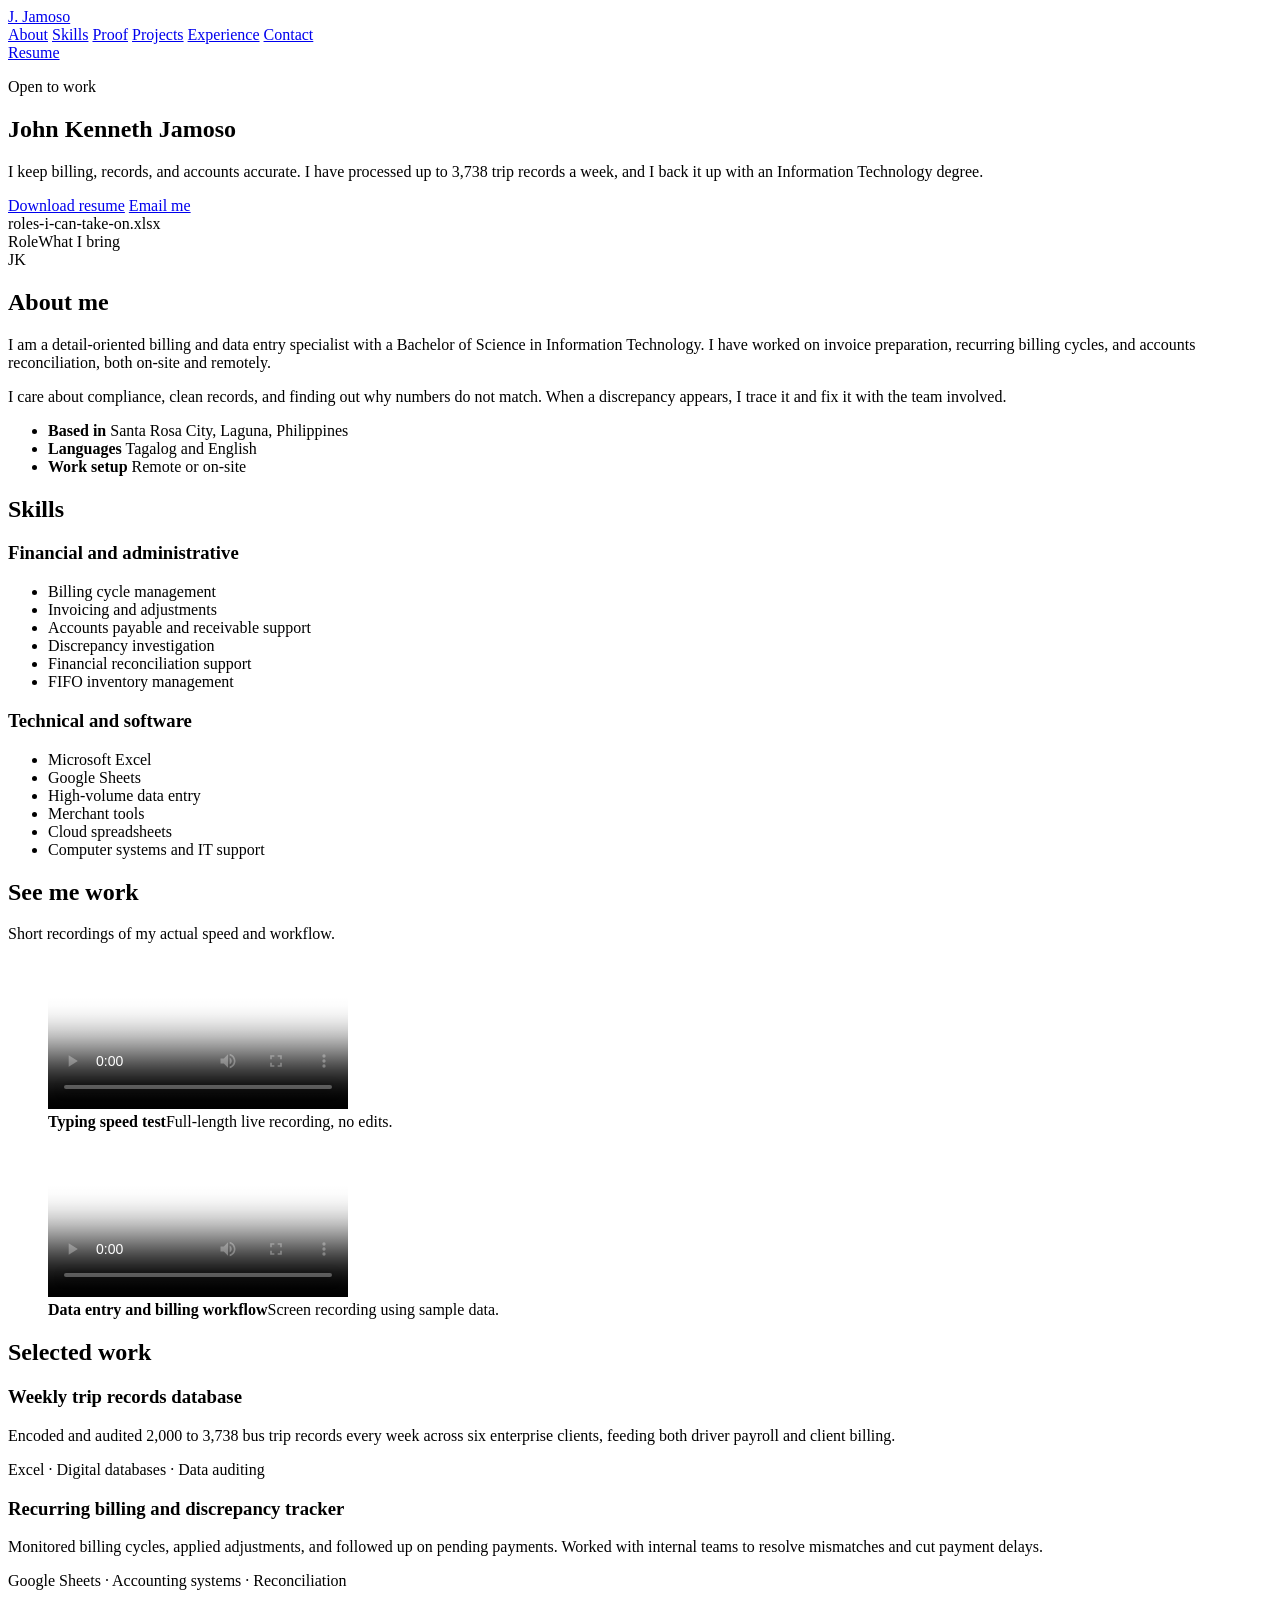
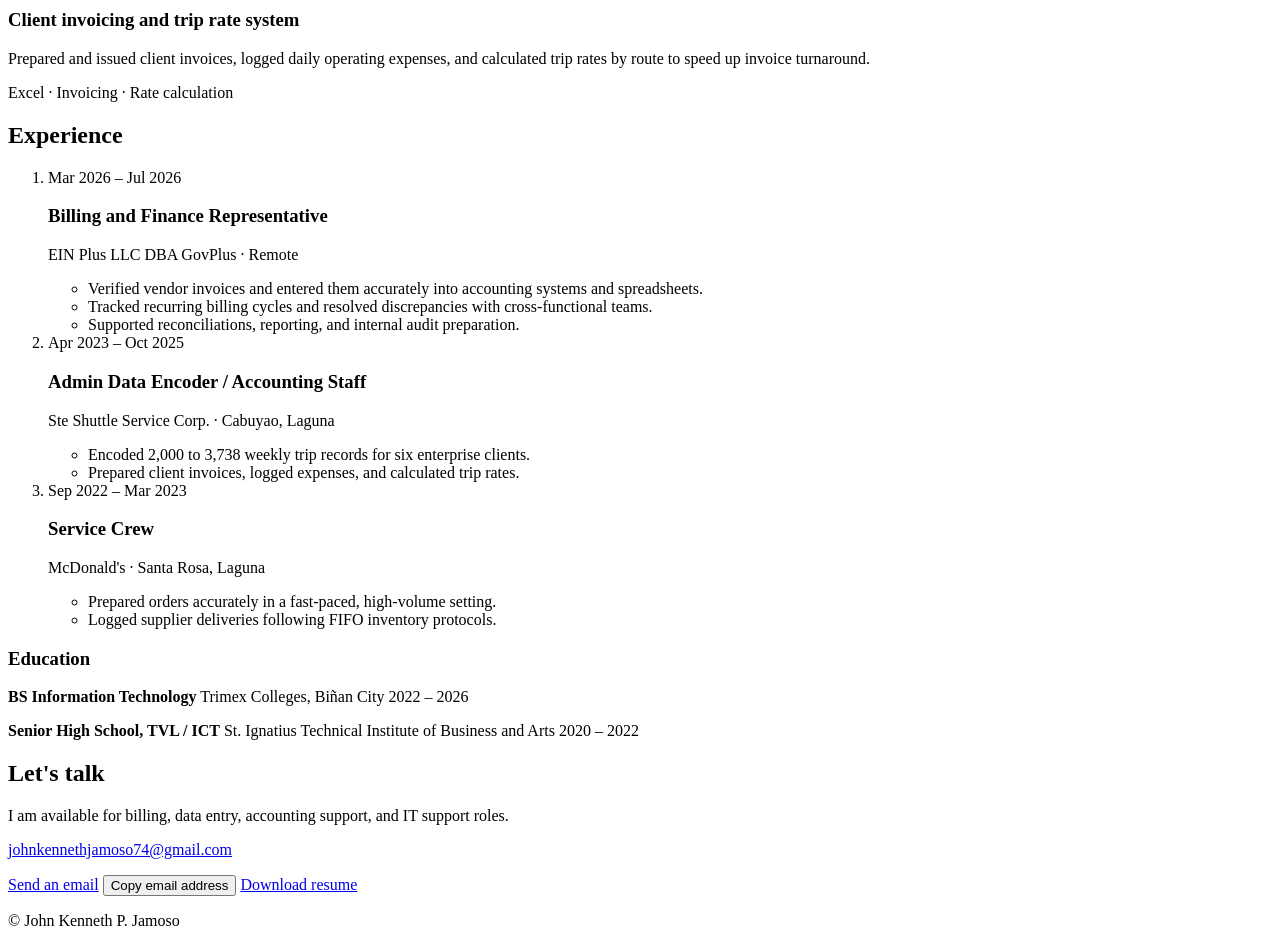
==== index.html @ 6940a312 "Update portfolio files" ====
<!DOCTYPE html>
<html lang="en">
<head>
  <meta charset="UTF-8">
  <meta name="viewport" content="width=device-width, initial-scale=1">
  <title>John Kenneth Jamoso | Billing and Data Entry Specialist</title>
  <meta name="description" content="Portfolio of John Kenneth Jamoso: billing, data entry, and accounting support with an IT background. Based in Laguna, Philippines.">
  <link rel="preconnect" href="https://fonts.googleapis.com">
  <link rel="preconnect" href="https://fonts.gstatic.com" crossorigin>
  <link href="https://fonts.googleapis.com/css2?family=Bricolage+Grotesque:wght@500;700;800&family=IBM+Plex+Sans:wght@400;500;600&display=swap" rel="stylesheet">
  <link rel="stylesheet" href="style.css">
</head>
<body>

<header class="top">
  <a class="brand" href="#home">J. Jamoso</a>
  <nav aria-label="Main">
    <a href="#about">About</a>
    <a href="#skills">Skills</a>
    <a href="#proof">Proof</a>
    <a href="#projects">Projects</a>
    <a href="#experience">Experience</a>
    <a href="#contact">Contact</a>
  </nav>
  <a class="btn small" href="resume/Jamoso_Resume.pdf" download>Resume</a>
</header>

<main id="home">

  <!-- HERO -->
  <section class="hero wrap">
    <div class="hero-text">
      <p class="status"><span class="dot"></span> Open to work</p>
      <h1>John Kenneth Jamoso</h1>
      <p class="lead">I keep billing, records, and accounts accurate. I have processed up to 3,738 trip records a week, and I back it up with an Information Technology degree.</p>
      <div class="actions">
        <a class="btn" href="resume/Jamoso_Resume.pdf" download>Download resume</a>
        <a class="btn ghost" href="mailto:johnkennethjamoso74@gmail.com">Email me</a>
      </div>
    </div>

    <!-- Roles are edited in script.js -->
    <div class="sheet" aria-label="Roles I can take on">
      <div class="sheet-bar">roles-i-can-take-on.xlsx</div>
      <div class="sheet-head"><span></span><span>Role</span><span>What I bring</span></div>
      <div id="roleRows"></div>
    </div>
  </section>

  <!-- ABOUT -->
  <section id="about" class="wrap about">
    <div class="avatar" aria-hidden="true">
      <span>JK</span>
      <img src="images/profile.jpg" alt="" onerror="this.remove()">
    </div>
    <div>
      <h2>About me</h2>
      <p>I am a detail-oriented billing and data entry specialist with a Bachelor of Science in Information Technology. I have worked on invoice preparation, recurring billing cycles, and accounts reconciliation, both on-site and remotely.</p>
      <p>I care about compliance, clean records, and finding out why numbers do not match. When a discrepancy appears, I trace it and fix it with the team involved.</p>
      <ul class="facts">
        <li><strong>Based in</strong> Santa Rosa City, Laguna, Philippines</li>
        <li><strong>Languages</strong> Tagalog and English</li>
        <li><strong>Work setup</strong> Remote or on-site</li>
      </ul>
    </div>
  </section>

  <!-- SKILLS -->
  <section id="skills" class="wrap">
    <h2>Skills</h2>
    <div class="cols">
      <div>
        <h3>Financial and administrative</h3>
        <ul class="chips">
          <li>Billing cycle management</li><li>Invoicing and adjustments</li><li>Accounts payable and receivable support</li>
          <li>Discrepancy investigation</li><li>Financial reconciliation support</li><li>FIFO inventory management</li>
        </ul>
      </div>
      <div>
        <h3>Technical and software</h3>
        <ul class="chips">
          <li>Microsoft Excel</li><li>Google Sheets</li><li>High-volume data entry</li>
          <li>Merchant tools</li><li>Cloud spreadsheets</li><li>Computer systems and IT support</li>
        </ul>
      </div>
    </div>
  </section>

  <!-- VIDEO PROOF -->
  <section id="proof" class="wrap">
    <h2>See me work</h2>
    <p class="sub">Short recordings of my actual speed and workflow.</p>
    <div class="cols">
      <figure class="video">
        <video controls preload="metadata" poster="images/typing-poster.jpg">
          <source src="videos/typing-test.mp4" type="video/mp4">
          Your browser cannot play this video.
        </video>
        <!-- Add your result here, for example: "72 WPM at 98% accuracy" -->
        <figcaption><strong>Typing speed test</strong>Full-length live recording, no edits.</figcaption>
      </figure>
      <figure class="video">
        <video controls preload="metadata" poster="images/workflow-poster.jpg">
          <source src="videos/screen-record.mp4" type="video/mp4">
          Your browser cannot play this video.
        </video>
        <figcaption><strong>Data entry and billing workflow</strong>Screen recording using sample data.</figcaption>
      </figure>
    </div>
    <!-- Large videos? Upload to YouTube as Unlisted and replace the <video> with:
    <iframe src="https://www.youtube.com/embed/VIDEO_ID" title="Typing test" allowfullscreen loading="lazy"></iframe> -->
  </section>

  <!-- PROJECTS -->
  <section id="projects" class="wrap">
    <h2>Selected work</h2>
    <div class="projects">
      <article>
        <h3>Weekly trip records database</h3>
        <p>Encoded and audited 2,000 to 3,738 bus trip records every week across six enterprise clients, feeding both driver payroll and client billing.</p>
        <p class="tools">Excel &middot; Digital databases &middot; Data auditing</p>
      </article>
      <article>
        <h3>Recurring billing and discrepancy tracker</h3>
        <p>Monitored billing cycles, applied adjustments, and followed up on pending payments. Worked with internal teams to resolve mismatches and cut payment delays.</p>
        <p class="tools">Google Sheets &middot; Accounting systems &middot; Reconciliation</p>
      </article>
      <article>
        <h3>Client invoicing and trip rate system</h3>
        <p>Prepared and issued client invoices, logged daily operating expenses, and calculated trip rates by route to speed up invoice turnaround.</p>
        <p class="tools">Excel &middot; Invoicing &middot; Rate calculation</p>
      </article>
    </div>
  </section>

  <!-- EXPERIENCE -->
  <section id="experience" class="wrap">
    <h2>Experience</h2>
    <ol class="timeline">
      <li>
        <time>Mar 2026 &ndash; Jul 2026</time>
        <h3>Billing and Finance Representative</h3>
        <p class="org">EIN Plus LLC DBA GovPlus &middot; Remote</p>
        <ul>
          <li>Verified vendor invoices and entered them accurately into accounting systems and spreadsheets.</li>
          <li>Tracked recurring billing cycles and resolved discrepancies with cross-functional teams.</li>
          <li>Supported reconciliations, reporting, and internal audit preparation.</li>
        </ul>
      </li>
      <li>
        <time>Apr 2023 &ndash; Oct 2025</time>
        <h3>Admin Data Encoder / Accounting Staff</h3>
        <p class="org">Ste Shuttle Service Corp. &middot; Cabuyao, Laguna</p>
        <ul>
          <li>Encoded 2,000 to 3,738 weekly trip records for six enterprise clients.</li>
          <li>Prepared client invoices, logged expenses, and calculated trip rates.</li>
        </ul>
      </li>
      <li>
        <time>Sep 2022 &ndash; Mar 2023</time>
        <h3>Service Crew</h3>
        <p class="org">McDonald's &middot; Santa Rosa, Laguna</p>
        <ul>
          <li>Prepared orders accurately in a fast-paced, high-volume setting.</li>
          <li>Logged supplier deliveries following FIFO inventory protocols.</li>
        </ul>
      </li>
    </ol>

    <h3 class="edu-title">Education</h3>
    <div class="edu">
      <p><strong>BS Information Technology</strong> Trimex Colleges, Biñan City <span>2022 &ndash; 2026</span></p>
      <p><strong>Senior High School, TVL / ICT</strong> St. Ignatius Technical Institute of Business and Arts <span>2020 &ndash; 2022</span></p>
    </div>
  </section>

  <!-- CONTACT -->
  <section id="contact" class="wrap contact">
    <h2>Let's talk</h2>
    <p>I am available for billing, data entry, accounting support, and IT support roles.</p>
    <p class="mail"><a href="mailto:johnkennethjamoso74@gmail.com">johnkennethjamoso74@gmail.com</a></p>
    <div class="actions">
      <a class="btn" href="mailto:johnkennethjamoso74@gmail.com">Send an email</a>
      <button class="btn ghost" id="copyMail" type="button">Copy email address</button>
      <a class="btn ghost" href="resume/Jamoso_Resume.pdf" download>Download resume</a>
    </div>
    <!-- Add LinkedIn: <a class="btn ghost" href="https://linkedin.com/in/your-name">LinkedIn</a> -->
  </section>
</main>

<footer><p>&copy; <span id="year"></span> John Kenneth P. Jamoso</p></footer>

<script src="script.js"></script>
</body>
</html>
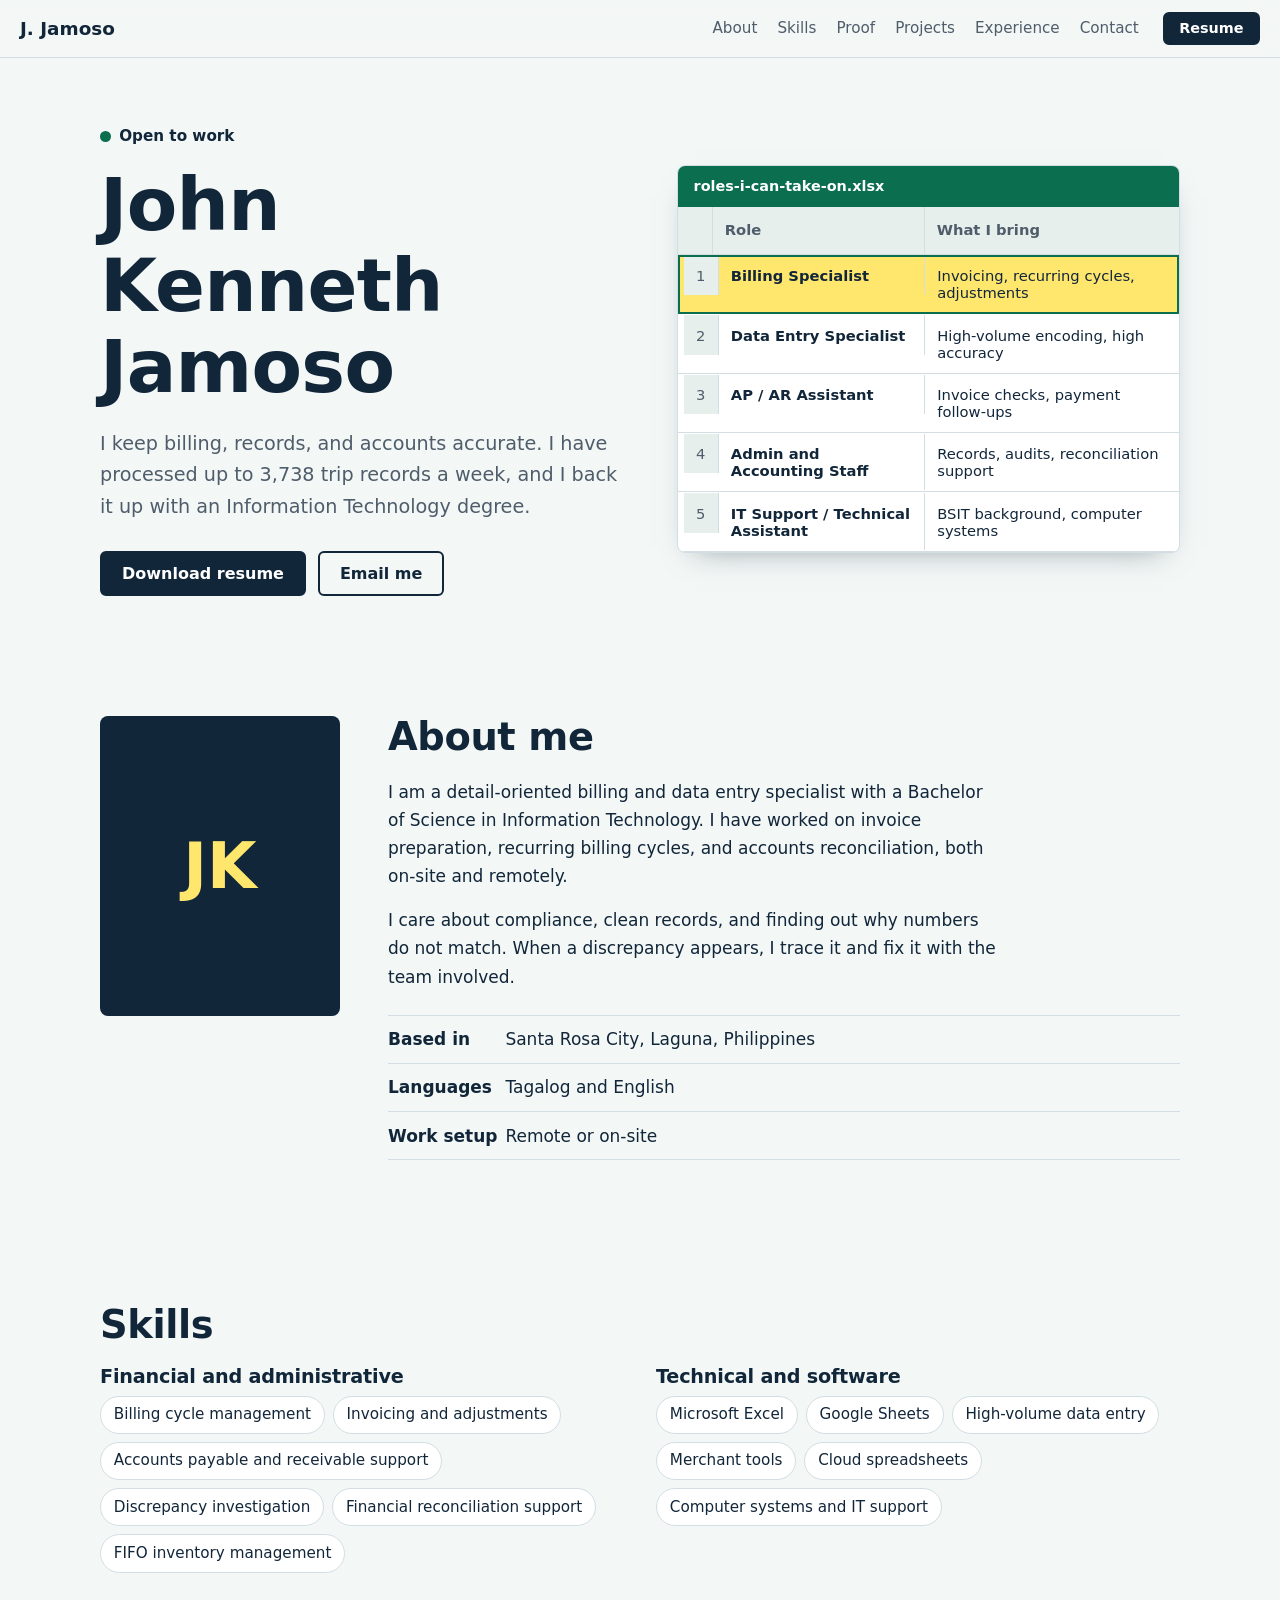
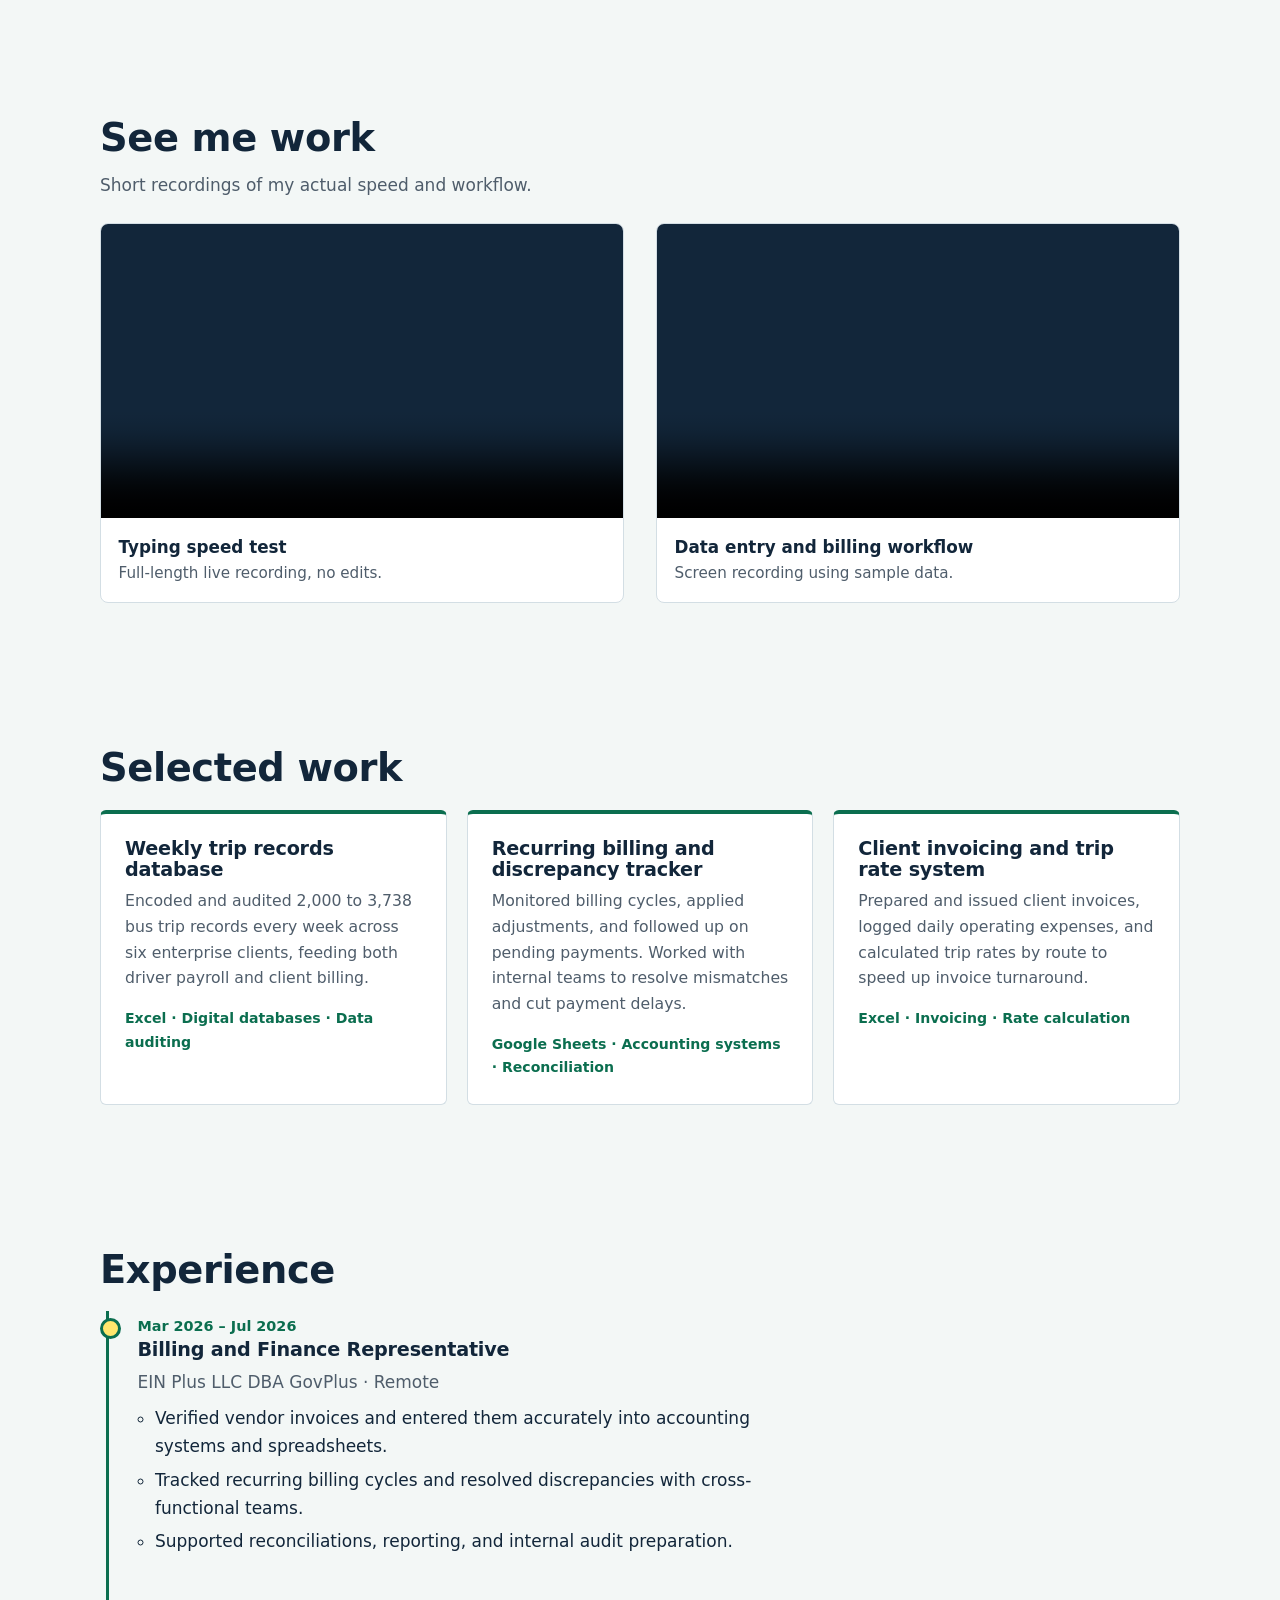
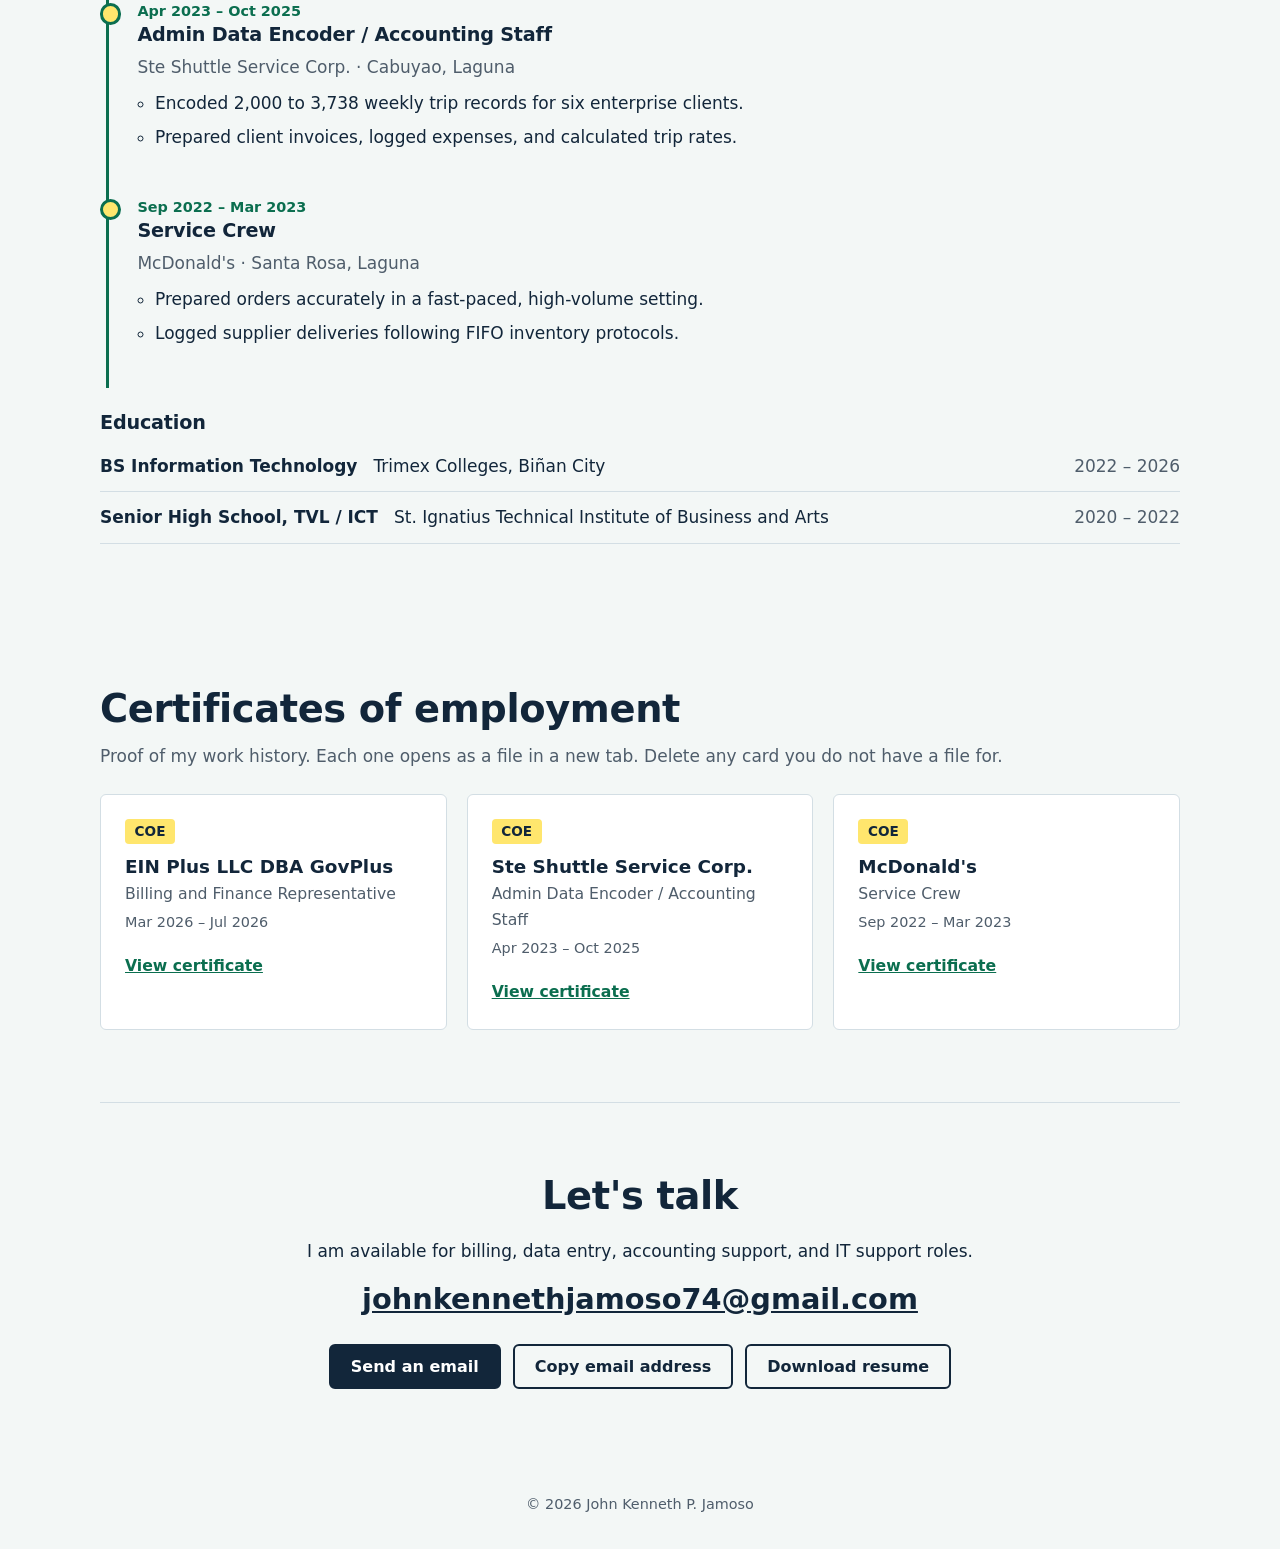
==== commit ebe4918a: "Update portfolio files" ====
--- a/index.html
+++ b/index.html
@@ -174,6 +174,35 @@
     </div>
   </section>
 
+   <!-- CERTIFICATES -->
+  <section id="certificates" class="wrap">
+    <h2>Certificates of employment</h2>
+    <p class="sub">Proof of my work history. Each one opens as a file in a new tab. Delete any card you do not have a file for.</p>
+    <div class="certs">
+      <a class="cert" href="certificates/coe-govplus.pdf" target="_blank" rel="noopener">
+        <span class="cert-tag">COE</span>
+        <strong>EIN Plus LLC DBA GovPlus</strong>
+        <span>Billing and Finance Representative</span>
+        <span class="cert-date">Mar 2026 &ndash; Jul 2026</span>
+        <span class="cert-open">View certificate</span>
+      </a>
+      <a class="cert" href="certificates/coe-ste-shuttle.pdf" target="_blank" rel="noopener">
+        <span class="cert-tag">COE</span>
+        <strong>Ste Shuttle Service Corp.</strong>
+        <span>Admin Data Encoder / Accounting Staff</span>
+        <span class="cert-date">Apr 2023 &ndash; Oct 2025</span>
+        <span class="cert-open">View certificate</span>
+      </a>
+      <a class="cert" href="certificates/coe-mcdonalds.pdf" target="_blank" rel="noopener">
+        <span class="cert-tag">COE</span>
+        <strong>McDonald's</strong>
+        <span>Service Crew</span>
+        <span class="cert-date">Sep 2022 &ndash; Mar 2023</span>
+        <span class="cert-open">View certificate</span>
+      </a>
+    </div>
+  </section>
+
   <!-- CONTACT -->
   <section id="contact" class="wrap contact">
     <h2>Let's talk</h2>
--- a/style.css
+++ b/style.css
@@ -0,0 +1,113 @@
+:root{
+  --bg:#F3F7F6; --paper:#fff; --ink:#12263A; --muted:#4F5D6B;
+  --line:#D3DEE4; --accent:#0B6E4F; --hl:#FFE66D;
+  --display:"Bricolage Grotesque",system-ui,sans-serif;
+  --body:"IBM Plex Sans",system-ui,sans-serif;
+}
+*{box-sizing:border-box;margin:0}
+html{scroll-behavior:smooth;scroll-padding-top:72px}
+body{background:var(--bg);color:var(--ink);font:400 1.0625rem/1.65 var(--body)}
+a{color:inherit}
+:focus-visible{outline:3px solid var(--accent);outline-offset:3px}
+.wrap{width:min(1080px,100% - 2.5rem);margin-inline:auto;padding-block:4.5rem}
+h1,h2,h3{font-family:var(--display);line-height:1.1;letter-spacing:-.01em}
+h1{font-size:clamp(2.6rem,6.5vw,4.6rem);font-weight:800}
+h2{font-size:clamp(1.8rem,3.6vw,2.4rem);font-weight:700;margin-bottom:1.25rem}
+h3{font-size:1.2rem;font-weight:700;margin-bottom:.5rem}
+.sub{color:var(--muted);margin:-.5rem 0 1.5rem}
+
+/* header */
+.top{position:sticky;top:0;z-index:10;display:flex;align-items:center;gap:1.5rem;padding:.75rem 1.25rem;background:rgba(243,247,246,.92);backdrop-filter:blur(8px);border-bottom:1px solid var(--line)}
+.brand{font:700 1.15rem var(--display);text-decoration:none}
+.top nav{display:flex;gap:1.25rem;margin-left:auto;font-size:.95rem;overflow-x:auto;white-space:nowrap}
+.top nav a{text-decoration:none;color:var(--muted)}
+.top nav a:hover{color:var(--ink);text-decoration:underline}
+
+/* buttons */
+.btn{display:inline-block;padding:.7rem 1.25rem;border-radius:6px;background:var(--ink);color:#fff;border:2px solid var(--ink);font:600 1rem var(--body);text-decoration:none;cursor:pointer;transition:background .15s,color .15s}
+.btn:hover{background:var(--accent);border-color:var(--accent)}
+.btn.ghost{background:transparent;color:var(--ink)}
+.btn.ghost:hover{background:var(--ink);color:#fff;border-color:var(--ink)}
+.btn.small{padding:.4rem .9rem;font-size:.9rem}
+.actions{display:flex;flex-wrap:wrap;gap:.75rem;margin-top:1.75rem}
+
+/* hero */
+.hero{display:grid;grid-template-columns:1.05fr 1fr;gap:3rem;align-items:center;padding-block:4rem 3rem}
+.status{display:inline-flex;align-items:center;gap:.5rem;font-weight:600;font-size:.95rem;margin-bottom:1rem}
+.dot{width:.7rem;height:.7rem;border-radius:50%;background:var(--accent)}
+.lead{font-size:1.2rem;color:var(--muted);margin-top:1.25rem;max-width:34rem}
+
+/* the sheet (signature element) */
+.sheet{background:var(--paper);border:1px solid var(--line);border-radius:8px;overflow:hidden;box-shadow:0 12px 30px -18px rgba(18,38,58,.5)}
+.sheet-bar{padding:.55rem 1rem;background:var(--accent);color:#fff;font-weight:600;font-size:.9rem}
+.sheet-head,.row{display:grid;grid-template-columns:2.2rem 1fr 1.2fr;font-size:.92rem}
+.sheet-head{background:#E7EFEC;font-weight:600;color:var(--muted);border-bottom:1px solid var(--line)}
+.sheet-head span,.row span{padding:.7rem .75rem;border-right:1px solid var(--line);text-align:left}
+.sheet-head span:last-child,.row span:last-child{border-right:0}
+.row{width:100%;background:none;border:0;border-bottom:1px solid var(--line);font-family:inherit;color:inherit;cursor:pointer;text-align:left}
+.row span:first-child{background:#E7EFEC;color:var(--muted);text-align:center;padding-inline:0}
+.row span:nth-child(2){font-weight:600}
+.row:hover{background:#F6FAF9}
+.row.on{background:var(--hl);outline:2px solid var(--accent);outline-offset:-2px}
+
+/* about */
+.about{display:grid;grid-template-columns:240px 1fr;gap:3rem;align-items:start}
+.about p{max-width:38rem;margin-bottom:1rem}
+.avatar{position:relative;aspect-ratio:4/5;border-radius:8px;overflow:hidden;background:var(--ink);display:grid;place-items:center}
+.avatar span{font:800 4rem var(--display);color:var(--hl)}
+.avatar img{position:absolute;inset:0;width:100%;height:100%;object-fit:cover}
+.facts{list-style:none;padding:0;margin-top:1.5rem;border-top:1px solid var(--line)}
+.facts li{padding:.6rem 0;border-bottom:1px solid var(--line)}
+.facts strong{display:inline-block;min-width:7rem}
+
+/* skills */
+.cols{display:grid;grid-template-columns:1fr 1fr;gap:2rem}
+.chips{list-style:none;padding:0;display:flex;flex-wrap:wrap;gap:.5rem}
+.chips li{padding:.35rem .8rem;border:1px solid var(--line);background:var(--paper);border-radius:999px;font-size:.95rem}
+
+/* video */
+.video{background:var(--paper);border:1px solid var(--line);border-radius:8px;overflow:hidden}
+.video video,.video iframe{display:block;width:100%;aspect-ratio:16/9;background:var(--ink);border:0}
+.video figcaption{padding:1rem 1.1rem;color:var(--muted);font-size:.95rem}
+.video strong{display:block;color:var(--ink);font-size:1.05rem}
+
+/* projects */
+.projects{display:grid;grid-template-columns:repeat(3,1fr);gap:1.25rem}
+.projects article{background:var(--paper);border:1px solid var(--line);border-top:4px solid var(--accent);border-radius:6px;padding:1.5rem}
+.projects p{color:var(--muted);font-size:.98rem}
+.tools{margin-top:1rem;font-size:.88rem!important;color:var(--accent)!important;font-weight:600}
+
+/* experience */
+.timeline{list-style:none;padding:0;border-left:3px solid var(--accent);margin-left:.4rem}
+.timeline>li{position:relative;padding:0 0 2.2rem 1.75rem}
+.timeline>li::before{content:"";position:absolute;left:-.6rem;top:.45rem;width:.95rem;height:.95rem;border-radius:50%;background:var(--hl);border:3px solid var(--accent)}
+.timeline time{font-size:.9rem;font-weight:600;color:var(--accent)}
+.org{color:var(--muted);margin-bottom:.5rem}
+.timeline ul{padding-left:1.1rem;max-width:42rem}
+.timeline ul li{margin-bottom:.35rem}
+.edu-title{margin-top:1.5rem}
+.edu p{display:flex;flex-wrap:wrap;gap:.25rem 1rem;padding:.7rem 0;border-bottom:1px solid var(--line)}
+.edu span{margin-left:auto;color:var(--muted)}
+
+/* certificates */
+.certs{display:grid;grid-template-columns:repeat(3,1fr);gap:1.25rem}
+.cert{display:flex;flex-direction:column;gap:.25rem;padding:1.5rem;background:var(--paper);border:1px solid var(--line);border-radius:6px;text-decoration:none;font-size:.98rem;color:var(--muted);transition:border-color .15s,background .15s}
+.cert:hover{border-color:var(--accent);background:#F6FAF9}
+.cert strong{font:700 1.15rem var(--display);color:var(--ink)}
+.cert-tag{align-self:flex-start;padding:.1rem .6rem;margin-bottom:.5rem;background:var(--hl);color:var(--ink);border-radius:4px;font-weight:600;font-size:.85rem}
+.cert-date{font-size:.9rem}
+.cert-open{margin-top:.9rem;color:var(--accent);font-weight:600;text-decoration:underline}
+
+/* contact */
+.contact{text-align:center;border-top:1px solid var(--line)}
+.contact .actions{justify-content:center}
+.mail{font:700 clamp(1.1rem,3.5vw,1.8rem) var(--display);margin-top:1rem}
+footer{text-align:center;padding:2rem 1rem;color:var(--muted);font-size:.9rem}
+
+@media (max-width:820px){
+  .hero,.about,.cols,.projects{grid-template-columns:1fr}
+  .about{gap:1.5rem}.avatar{max-width:200px}
+  .wrap{padding-block:3rem}
+  .sheet-head,.row{font-size:.85rem}
+}
+@media (prefers-reduced-motion:reduce){html{scroll-behavior:auto}*{transition:none!important}}
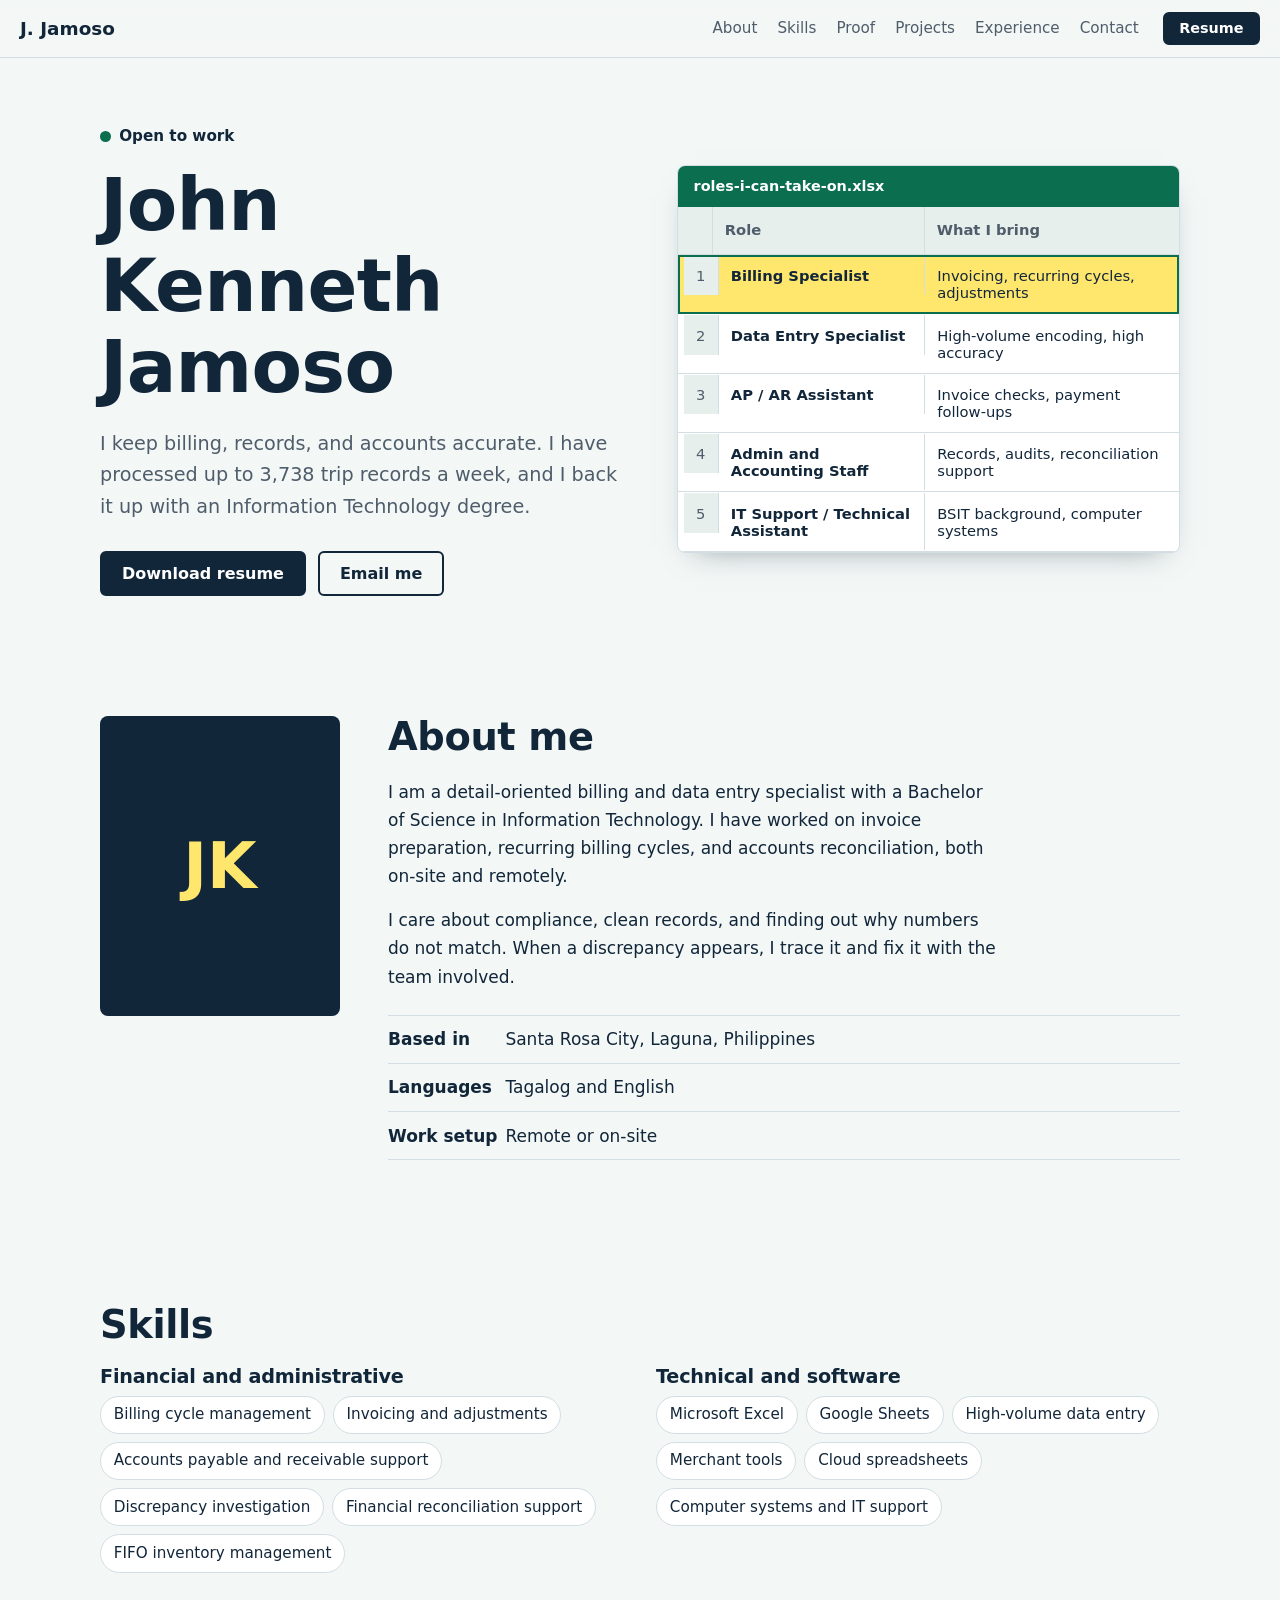
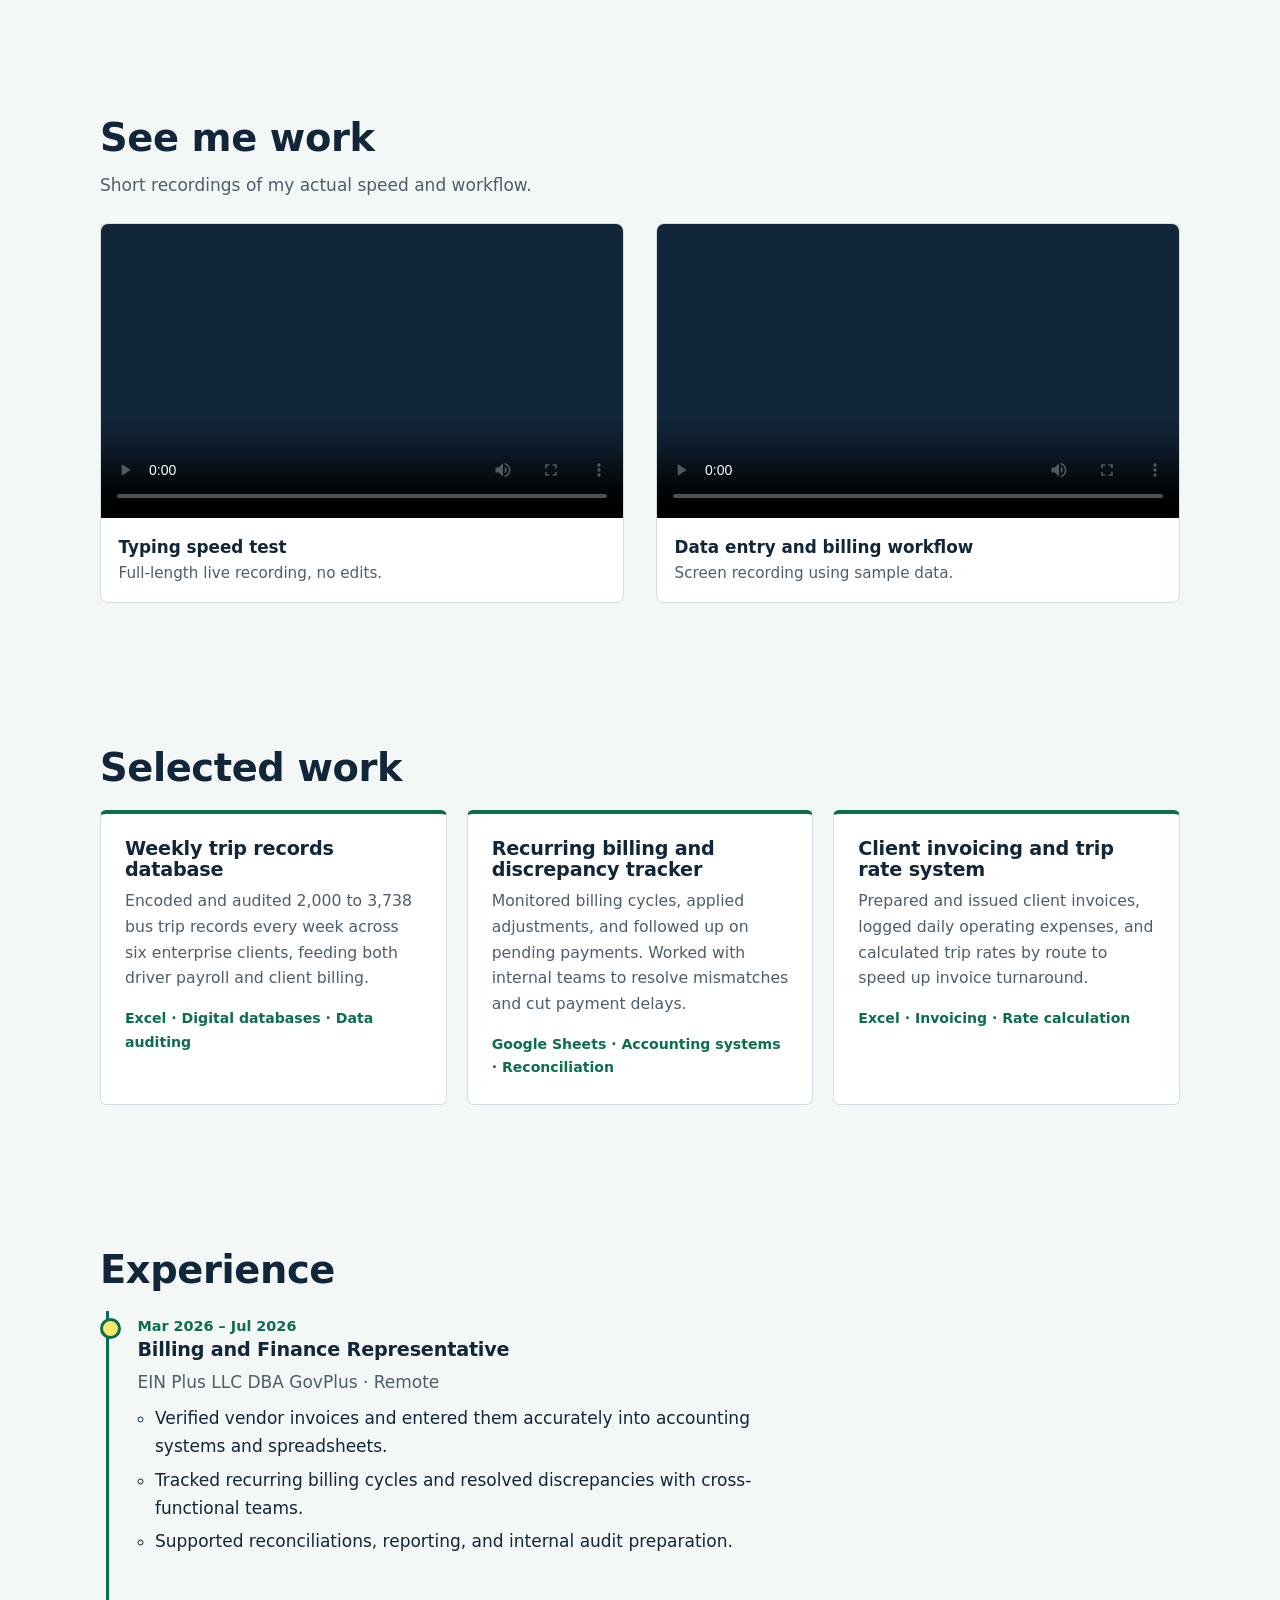
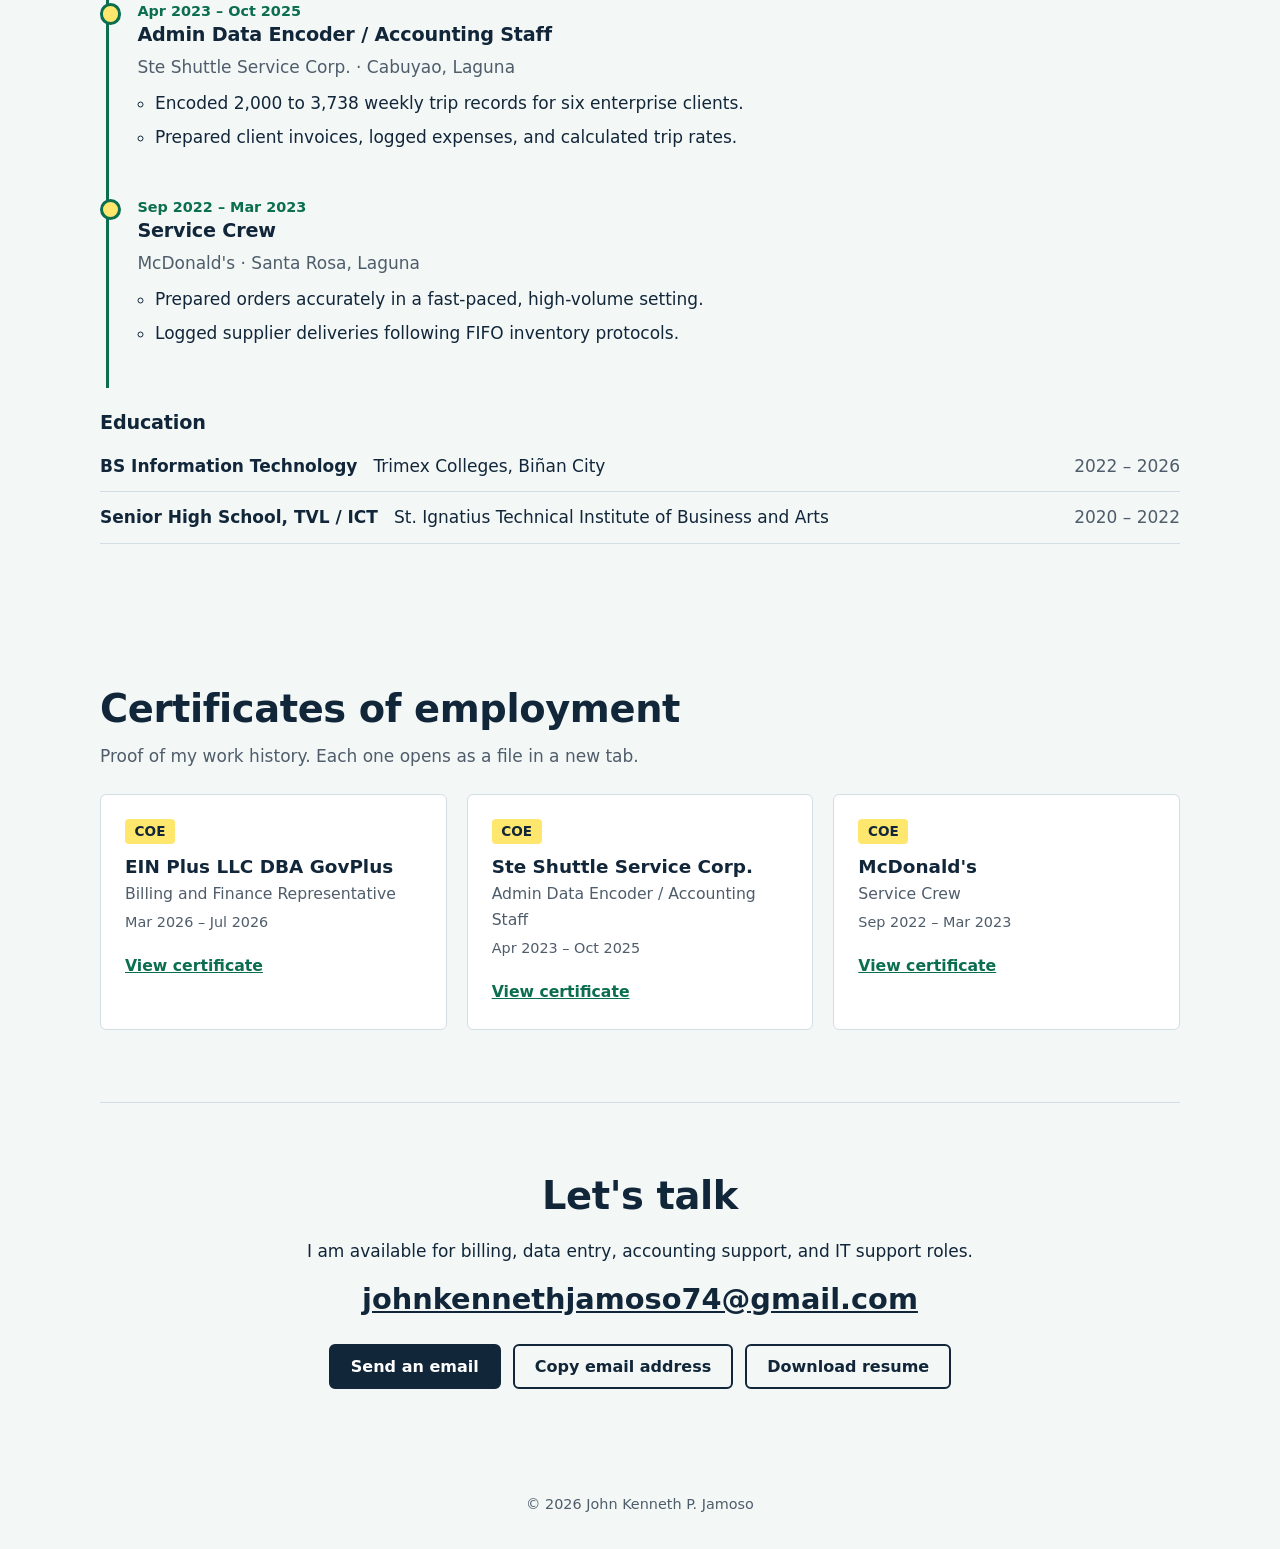
==== commit 5f7fd05f: "Update portfolio files" ====
--- a/index.html
+++ b/index.html
@@ -177,7 +177,7 @@
    <!-- CERTIFICATES -->
   <section id="certificates" class="wrap">
     <h2>Certificates of employment</h2>
-    <p class="sub">Proof of my work history. Each one opens as a file in a new tab. Delete any card you do not have a file for.</p>
+    <p class="sub">Proof of my work history. Each one opens as a file in a new tab. </p>
     <div class="certs">
       <a class="cert" href="certificates/coe-govplus.pdf" target="_blank" rel="noopener">
         <span class="cert-tag">COE</span>
